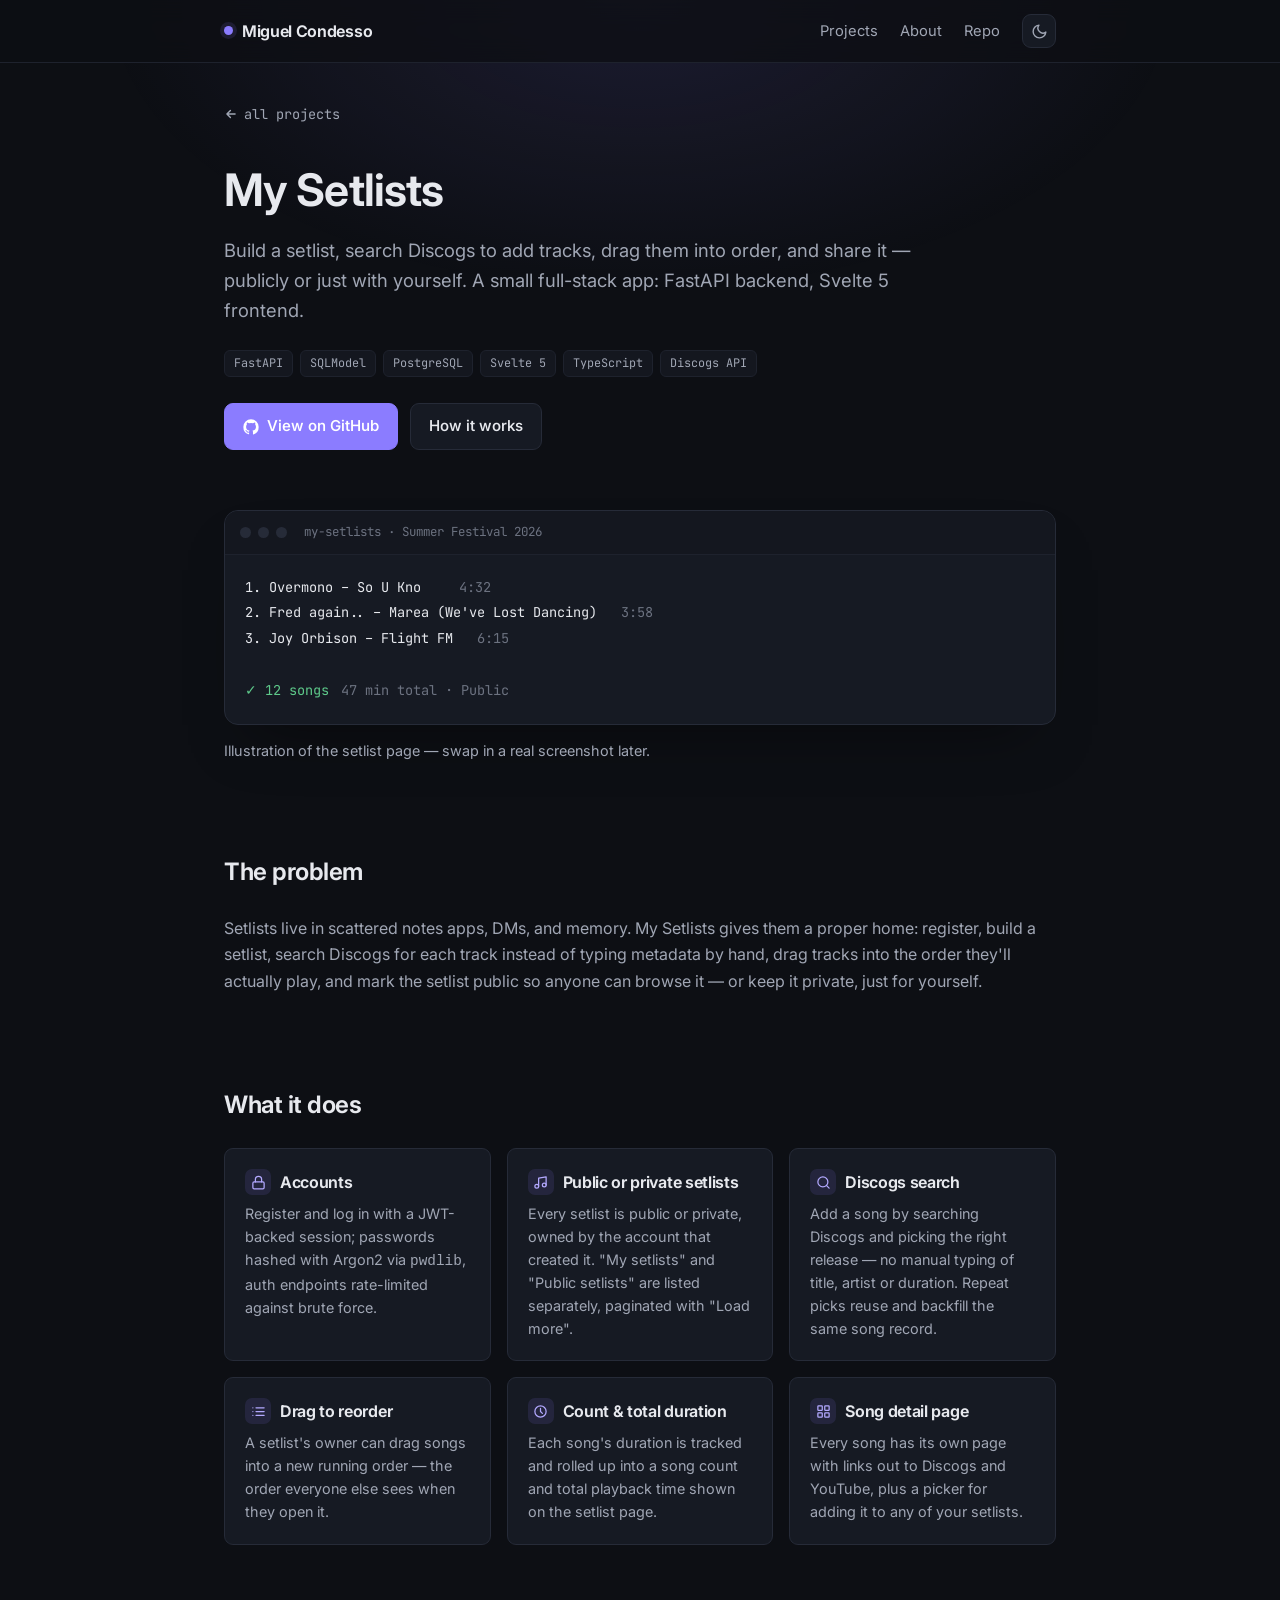
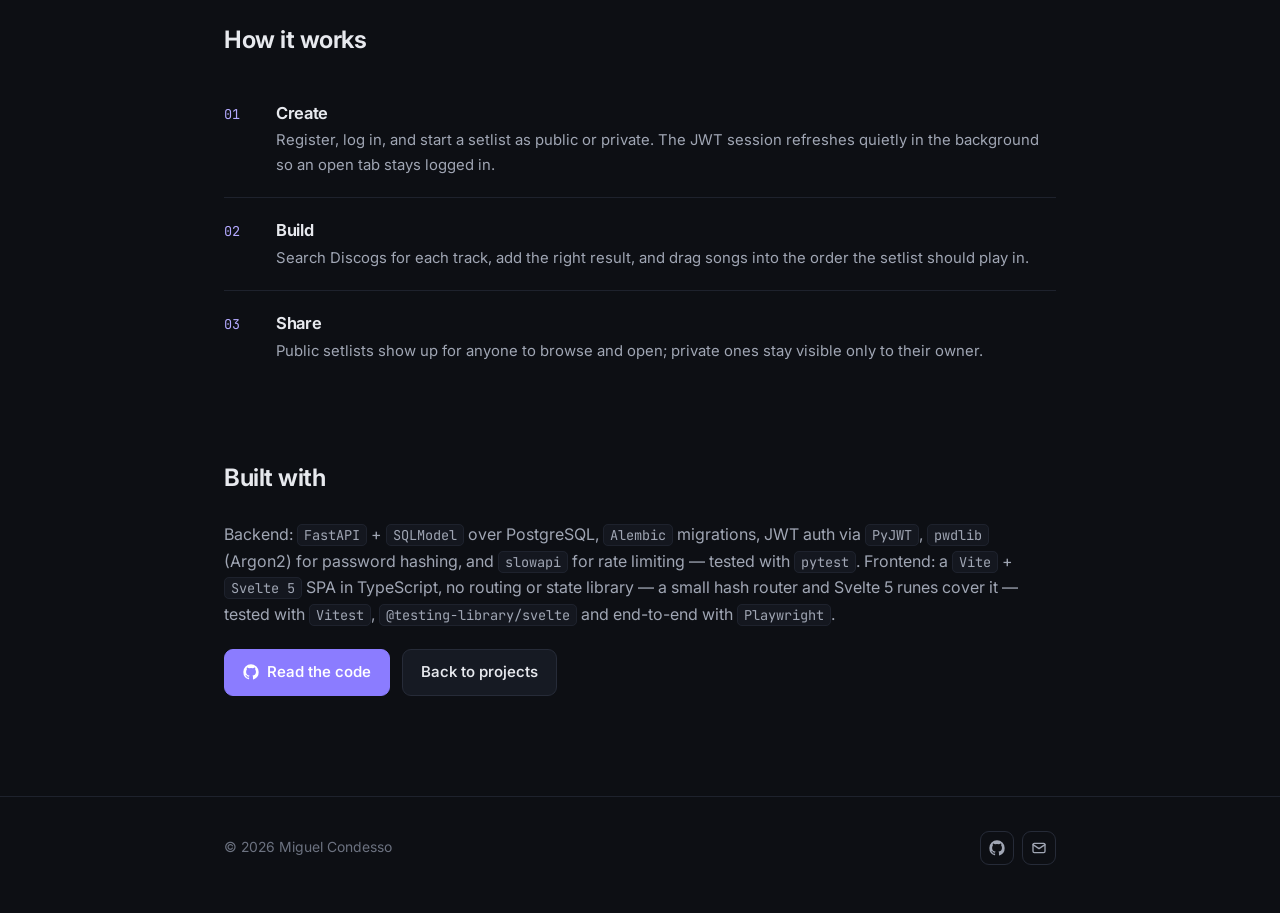
==== projects/my-setlists.html @ 243d9624 "Swap Track Tracker for My Setlists project page Co-Authored-By: Claude Sonnet 5 <noreply@anthropic.c" ====
<!DOCTYPE html>
<html lang="en">
<head>
  <meta charset="UTF-8" />
  <meta name="viewport" content="width=device-width, initial-scale=1.0" />
  <title>My Setlists — Miguel Condesso</title>
  <meta name="description" content="My Setlists: build and share musical setlists. Search Discogs, order tracks by drag and drop, and publish for anyone to browse. FastAPI + Svelte." />
  <meta name="color-scheme" content="dark light" />

  <meta property="og:title" content="My Setlists" />
  <meta property="og:description" content="Build and share musical setlists — search Discogs, order tracks by drag and drop, and publish for anyone to browse." />
  <meta property="og:type" content="website" />
  <meta property="og:url" content="https://mcondesso.github.io/projects/my-setlists.html" />

  <link rel="icon" href="data:image/svg+xml,%3Csvg xmlns='http://www.w3.org/2000/svg' viewBox='0 0 32 32'%3E%3Ccircle cx='16' cy='16' r='9' fill='%238b7cff'/%3E%3C/svg%3E" />
  <link rel="preconnect" href="https://fonts.googleapis.com" />
  <link rel="preconnect" href="https://fonts.gstatic.com" crossorigin />
  <link href="https://fonts.googleapis.com/css2?family=Inter:wght@400;500;600;650&family=JetBrains+Mono:wght@400;500&display=swap" rel="stylesheet" />
  <link rel="stylesheet" href="../assets/css/style.css" />
</head>
<body>
  <header class="site-header">
    <div class="wrap">
      <a href="../index.html" class="brand"><span class="dot"></span>Miguel Condesso</a>
      <nav class="nav">
        <a href="../index.html#projects">Projects</a>
        <a href="../index.html#about" class="hide-sm">About</a>
        <a href="https://github.com/mcondesso/my-setlists" target="_blank" rel="noopener">Repo</a>
        <button class="theme-toggle" data-theme-toggle aria-label="Toggle color theme">
          <svg class="moon" viewBox="0 0 24 24" fill="none" stroke="currentColor" stroke-width="2" stroke-linecap="round" stroke-linejoin="round"><path d="M21 12.79A9 9 0 1 1 11.21 3 7 7 0 0 0 21 12.79z"/></svg>
          <svg class="sun" viewBox="0 0 24 24" fill="none" stroke="currentColor" stroke-width="2" stroke-linecap="round" stroke-linejoin="round"><circle cx="12" cy="12" r="4"/><path d="M12 2v2M12 20v2M4.9 4.9l1.4 1.4M17.7 17.7l1.4 1.4M2 12h2M20 12h2M4.9 19.1l1.4-1.4M17.7 6.3l1.4-1.4"/></svg>
        </button>
      </nav>
    </div>
  </header>

  <main>
    <div class="wrap">
      <a class="back-link" href="../index.html#projects">
        <svg width="14" height="14" viewBox="0 0 24 24" fill="none" stroke="currentColor" stroke-width="2.4" stroke-linecap="round" stroke-linejoin="round"><path d="M19 12H5M11 18l-6-6 6-6"/></svg>
        all projects
      </a>
    </div>

    <!-- HERO -->
    <section class="proj-hero">
      <div class="wrap">
        <h1 class="reveal">My Setlists</h1>
        <p class="tagline reveal">
          Build a setlist, search Discogs to add tracks, drag them into order,
          and share it — publicly or just with yourself. A small full-stack
          app: FastAPI backend, Svelte 5 frontend.
        </p>
        <div class="badges reveal">
          <span class="badge">FastAPI</span>
          <span class="badge">SQLModel</span>
          <span class="badge">PostgreSQL</span>
          <span class="badge">Svelte 5</span>
          <span class="badge">TypeScript</span>
          <span class="badge">Discogs API</span>
        </div>
        <div class="hero-links reveal">
          <a class="btn btn-primary" href="https://github.com/mcondesso/my-setlists" target="_blank" rel="noopener">
            <svg viewBox="0 0 24 24" fill="currentColor"><path d="M12 .5A11.5 11.5 0 0 0 .5 12a11.5 11.5 0 0 0 7.86 10.94c.58.1.79-.25.79-.56v-2c-3.2.7-3.88-1.37-3.88-1.37-.53-1.34-1.3-1.7-1.3-1.7-1.05-.72.08-.7.08-.7 1.17.08 1.79 1.2 1.79 1.2 1.03 1.77 2.7 1.26 3.36.96.1-.75.4-1.26.73-1.55-2.56-.29-5.26-1.28-5.26-5.7 0-1.26.45-2.29 1.19-3.1-.12-.29-.52-1.46.11-3.05 0 0 .97-.31 3.18 1.18a11 11 0 0 1 5.8 0c2.2-1.49 3.17-1.18 3.17-1.18.63 1.59.24 2.76.12 3.05.74.81 1.19 1.84 1.19 3.1 0 4.43-2.7 5.4-5.28 5.69.42.36.79 1.06.79 2.14v3.17c0 .31.21.67.8.56A11.5 11.5 0 0 0 23.5 12 11.5 11.5 0 0 0 12 .5z"/></svg>
            View on GitHub
          </a>
          <a class="btn" href="#how">How it works</a>
        </div>
      </div>
    </section>

    <!-- MOCKUP -->
    <section style="padding-top:8px">
      <div class="wrap">
        <div class="mockup reveal">
          <div class="bar"><i></i><i></i><i></i><span>my-setlists · Summer Festival 2026</span></div>
          <div class="body">
            <div class="row"><span class="stage">1. Overmono – So U Kno</span><span class="pct">4:32</span></div>
            <div class="row"><span class="stage">2. Fred again.. – Marea (We've Lost Dancing)</span><span class="pct">3:58</span></div>
            <div class="row"><span class="stage">3. Joy Orbison – Flight FM</span><span class="pct">6:15</span></div>
            <div class="row muted">&nbsp;</div>
            <div class="row"><span class="ok">✓ 12 songs</span><span class="muted">47 min total · Public</span></div>
          </div>
        </div>
        <p class="lead reveal" style="margin-top:14px; font-size:0.9rem;">
          Illustration of the setlist page — swap in a real screenshot later.
        </p>
      </div>
    </section>

    <!-- WHAT / WHY -->
    <section class="prose">
      <div class="wrap">
        <div class="section-head reveal"><h2>The problem</h2></div>
        <p class="reveal">
          Setlists live in scattered notes apps, DMs, and memory. My Setlists gives
          them a proper home: register, build a setlist, search Discogs for each
          track instead of typing metadata by hand, drag tracks into the order
          they'll actually play, and mark the setlist public so anyone can browse
          it — or keep it private, just for yourself.
        </p>
      </div>
    </section>

    <!-- FEATURES -->
    <section>
      <div class="wrap">
        <div class="section-head reveal"><h2>What it does</h2></div>
        <div class="feature-grid">
          <div class="feature reveal">
            <h3><span class="ic"><svg viewBox="0 0 24 24" fill="none" stroke="currentColor" stroke-width="2" stroke-linecap="round" stroke-linejoin="round"><rect x="3" y="11" width="18" height="11" rx="2"/><path d="M7 11V7a5 5 0 0 1 10 0v4"/></svg></span>Accounts</h3>
            <p>Register and log in with a JWT-backed session; passwords hashed with Argon2 via <code>pwdlib</code>, auth endpoints rate-limited against brute force.</p>
          </div>
          <div class="feature reveal">
            <h3><span class="ic"><svg viewBox="0 0 24 24" fill="none" stroke="currentColor" stroke-width="2" stroke-linecap="round" stroke-linejoin="round"><path d="M9 18V5l12-2v13"/><circle cx="6" cy="18" r="3"/><circle cx="18" cy="16" r="3"/></svg></span>Public or private setlists</h3>
            <p>Every setlist is public or private, owned by the account that created it. "My setlists" and "Public setlists" are listed separately, paginated with "Load more".</p>
          </div>
          <div class="feature reveal">
            <h3><span class="ic"><svg viewBox="0 0 24 24" fill="none" stroke="currentColor" stroke-width="2" stroke-linecap="round" stroke-linejoin="round"><path d="m21 21-4.35-4.35M11 19a8 8 0 1 1 0-16 8 8 0 0 1 0 16z"/></svg></span>Discogs search</h3>
            <p>Add a song by searching Discogs and picking the right release — no manual typing of title, artist or duration. Repeat picks reuse and backfill the same song record.</p>
          </div>
          <div class="feature reveal">
            <h3><span class="ic"><svg viewBox="0 0 24 24" fill="none" stroke="currentColor" stroke-width="2" stroke-linecap="round" stroke-linejoin="round"><path d="M8 6h13M8 12h13M8 18h13M3 6h.01M3 12h.01M3 18h.01"/></svg></span>Drag to reorder</h3>
            <p>A setlist's owner can drag songs into a new running order — the order everyone else sees when they open it.</p>
          </div>
          <div class="feature reveal">
            <h3><span class="ic"><svg viewBox="0 0 24 24" fill="none" stroke="currentColor" stroke-width="2" stroke-linecap="round" stroke-linejoin="round"><circle cx="12" cy="12" r="9"/><path d="M12 7v5l3 3"/></svg></span>Count &amp; total duration</h3>
            <p>Each song's duration is tracked and rolled up into a song count and total playback time shown on the setlist page.</p>
          </div>
          <div class="feature reveal">
            <h3><span class="ic"><svg viewBox="0 0 24 24" fill="none" stroke="currentColor" stroke-width="2" stroke-linecap="round" stroke-linejoin="round"><rect x="3" y="3" width="7" height="7" rx="1"/><rect x="14" y="3" width="7" height="7" rx="1"/><rect x="3" y="14" width="7" height="7" rx="1"/><rect x="14" y="14" width="7" height="7" rx="1"/></svg></span>Song detail page</h3>
            <p>Every song has its own page with links out to Discogs and YouTube, plus a picker for adding it to any of your setlists.</p>
          </div>
        </div>
      </div>
    </section>

    <!-- HOW IT WORKS -->
    <section id="how">
      <div class="wrap">
        <div class="section-head reveal"><h2>How it works</h2></div>
        <div class="steps">
          <div class="step reveal">
            <span class="num"></span>
            <div>
              <h3>Create</h3>
              <p>Register, log in, and start a setlist as public or private. The JWT session refreshes quietly in the background so an open tab stays logged in.</p>
            </div>
          </div>
          <div class="step reveal">
            <span class="num"></span>
            <div>
              <h3>Build</h3>
              <p>Search Discogs for each track, add the right result, and drag songs into the order the setlist should play in.</p>
            </div>
          </div>
          <div class="step reveal">
            <span class="num"></span>
            <div>
              <h3>Share</h3>
              <p>Public setlists show up for anyone to browse and open; private ones stay visible only to their owner.</p>
            </div>
          </div>
        </div>
      </div>
    </section>

    <!-- STACK -->
    <section class="prose">
      <div class="wrap">
        <div class="section-head reveal"><h2>Built with</h2></div>
        <p class="reveal">
          Backend: <code>FastAPI</code> + <code>SQLModel</code> over PostgreSQL,
          <code>Alembic</code> migrations, JWT auth via <code>PyJWT</code>,
          <code>pwdlib</code> (Argon2) for password hashing, and
          <code>slowapi</code> for rate limiting — tested with <code>pytest</code>.
          Frontend: a <code>Vite</code> + <code>Svelte 5</code> SPA in
          TypeScript, no routing or state library — a small hash router and
          Svelte 5 runes cover it — tested with <code>Vitest</code>,
          <code>@testing-library/svelte</code> and end-to-end with
          <code>Playwright</code>.
        </p>
        <div class="hero-links reveal" style="margin-top:22px">
          <a class="btn btn-primary" href="https://github.com/mcondesso/my-setlists" target="_blank" rel="noopener">
            <svg viewBox="0 0 24 24" fill="currentColor"><path d="M12 .5A11.5 11.5 0 0 0 .5 12a11.5 11.5 0 0 0 7.86 10.94c.58.1.79-.25.79-.56v-2c-3.2.7-3.88-1.37-3.88-1.37-.53-1.34-1.3-1.7-1.3-1.7-1.05-.72.08-.7.08-.7 1.17.08 1.79 1.2 1.79 1.2 1.03 1.77 2.7 1.26 3.36.96.1-.75.4-1.26.73-1.55-2.56-.29-5.26-1.28-5.26-5.7 0-1.26.45-2.29 1.19-3.1-.12-.29-.52-1.46.11-3.05 0 0 .97-.31 3.18 1.18a11 11 0 0 1 5.8 0c2.2-1.49 3.17-1.18 3.17-1.18.63 1.59.24 2.76.12 3.05.74.81 1.19 1.84 1.19 3.1 0 4.43-2.7 5.4-5.28 5.69.42.36.79 1.06.79 2.14v3.17c0 .31.21.67.8.56A11.5 11.5 0 0 0 23.5 12 11.5 11.5 0 0 0 12 .5z"/></svg>
            Read the code
          </a>
          <a class="btn" href="../index.html#projects">Back to projects</a>
        </div>
      </div>
    </section>
  </main>

  <footer class="site-footer">
    <div class="wrap">
      <p>© <span data-year>2026</span> Miguel Condesso</p>
      <div class="social">
        <a href="https://github.com/mcondesso" target="_blank" rel="noopener" aria-label="GitHub">
          <svg viewBox="0 0 24 24" fill="currentColor"><path d="M12 .5A11.5 11.5 0 0 0 .5 12a11.5 11.5 0 0 0 7.86 10.94c.58.1.79-.25.79-.56v-2c-3.2.7-3.88-1.37-3.88-1.37-.53-1.34-1.3-1.7-1.3-1.7-1.05-.72.08-.7.08-.7 1.17.08 1.79 1.2 1.79 1.2 1.03 1.77 2.7 1.26 3.36.96.1-.75.4-1.26.73-1.55-2.56-.29-5.26-1.28-5.26-5.7 0-1.26.45-2.29 1.19-3.1-.12-.29-.52-1.46.11-3.05 0 0 .97-.31 3.18 1.18a11 11 0 0 1 5.8 0c2.2-1.49 3.17-1.18 3.17-1.18.63 1.59.24 2.76.12 3.05.74.81 1.19 1.84 1.19 3.1 0 4.43-2.7 5.4-5.28 5.69.42.36.79 1.06.79 2.14v3.17c0 .31.21.67.8.56A11.5 11.5 0 0 0 23.5 12 11.5 11.5 0 0 0 12 .5z"/></svg>
        </a>
        <a href="mailto:miguel.ma.condesso@gmail.com" aria-label="Email">
          <svg viewBox="0 0 24 24" fill="none" stroke="currentColor" stroke-width="2" stroke-linecap="round" stroke-linejoin="round"><rect x="3" y="5" width="18" height="14" rx="2"/><path d="m3 7 9 6 9-6"/></svg>
        </a>
      </div>
    </div>
  </footer>

  <script src="../assets/js/main.js"></script>
</body>
</html>
---- assets/css/style.css ----
/* ============================================================
   Portfolio — Miguel Condesso
   Single stylesheet. Dark-first, with a light theme toggle.
   ============================================================ */

:root {
  color-scheme: dark light;

  /* palette (dark, default) */
  --bg:        #0d0f14;
  --bg-soft:   #14171f;
  --bg-card:   #161a23;
  --border:    #262b38;
  --border-soft: #1e222d;
  --text:      #e7e9ee;
  --text-soft: #a0a6b4;
  --text-dim:  #6c7280;
  --accent:    #8b7cff;
  --accent-soft: #b3a9ff;
  --accent-bg: rgba(139, 124, 255, 0.12);

  --font-sans: "Inter", -apple-system, BlinkMacSystemFont, "Segoe UI", Roboto, Helvetica, Arial, sans-serif;
  --font-mono: "JetBrains Mono", ui-monospace, SFMono-Regular, Menlo, Consolas, monospace;

  --radius:    14px;
  --radius-sm: 9px;
  --maxw:      880px;
  --ease:      cubic-bezier(0.22, 1, 0.36, 1);
}

:root[data-theme="light"] {
  color-scheme: light;
  --bg:        #fbfbfd;
  --bg-soft:   #f2f3f7;
  --bg-card:   #ffffff;
  --border:    #e2e4ec;
  --border-soft: #ececf1;
  --text:      #1a1c22;
  --text-soft: #545a68;
  --text-dim:  #8a909d;
  --accent:    #5b4bd6;
  --accent-soft: #6f5ee6;
  --accent-bg: rgba(91, 75, 214, 0.08);
}

* { box-sizing: border-box; }

html { scroll-behavior: smooth; }

body {
  margin: 0;
  background: var(--bg);
  color: var(--text);
  font-family: var(--font-sans);
  font-size: 16px;
  line-height: 1.65;
  -webkit-font-smoothing: antialiased;
  text-rendering: optimizeLegibility;
}

/* subtle top glow */
body::before {
  content: "";
  position: fixed;
  inset: 0 0 auto 0;
  height: 420px;
  background: radial-gradient(60% 100% at 50% 0%, var(--accent-bg), transparent 70%);
  pointer-events: none;
  z-index: 0;
}

.wrap {
  position: relative;
  z-index: 1;
  max-width: var(--maxw);
  margin: 0 auto;
  padding: 0 24px;
}

a { color: var(--accent-soft); text-decoration: none; }
a:hover { color: var(--accent); }

h1, h2, h3 { line-height: 1.25; letter-spacing: -0.02em; font-weight: 650; }

/* ---------- header ---------- */
.site-header {
  position: sticky;
  top: 0;
  z-index: 10;
  backdrop-filter: blur(12px);
  background: color-mix(in srgb, var(--bg) 78%, transparent);
  border-bottom: 1px solid var(--border-soft);
}
.site-header .wrap {
  display: flex;
  align-items: center;
  justify-content: space-between;
  height: 62px;
}
.brand {
  font-weight: 650;
  color: var(--text);
  letter-spacing: -0.02em;
  display: inline-flex;
  align-items: center;
  gap: 9px;
}
.brand .dot {
  width: 9px; height: 9px; border-radius: 50%;
  background: var(--accent);
  box-shadow: 0 0 0 4px var(--accent-bg);
}
.nav { display: flex; align-items: center; gap: 22px; }
.nav a { color: var(--text-soft); font-size: 0.92rem; }
.nav a:hover { color: var(--text); }

.theme-toggle {
  width: 34px; height: 34px;
  display: grid; place-items: center;
  border: 1px solid var(--border);
  border-radius: 9px;
  background: var(--bg-card);
  color: var(--text-soft);
  cursor: pointer;
  transition: border-color 0.15s, color 0.15s, transform 0.15s;
}
.theme-toggle:hover { color: var(--text); border-color: var(--accent); transform: translateY(-1px); }
.theme-toggle svg { width: 17px; height: 17px; }
.theme-toggle .sun { display: none; }
:root[data-theme="light"] .theme-toggle .sun { display: block; }
:root[data-theme="light"] .theme-toggle .moon { display: none; }

/* ---------- hero ---------- */
.hero { padding: 92px 0 64px; }
.hero .eyebrow {
  font-family: var(--font-mono);
  font-size: 0.82rem;
  color: var(--accent-soft);
  letter-spacing: 0.02em;
  margin-bottom: 18px;
}
.hero h1 {
  font-size: clamp(2.1rem, 6vw, 3.1rem);
  margin: 0 0 20px;
}
.hero p {
  font-size: 1.15rem;
  color: var(--text-soft);
  max-width: 60ch;
  margin: 0 0 30px;
}
.hero-links { display: flex; flex-wrap: wrap; gap: 12px; }

/* ---------- buttons ---------- */
.btn {
  display: inline-flex;
  align-items: center;
  gap: 8px;
  padding: 10px 18px;
  border-radius: var(--radius-sm);
  font-size: 0.94rem;
  font-weight: 550;
  border: 1px solid var(--border);
  background: var(--bg-card);
  color: var(--text);
  cursor: pointer;
  transition: transform 0.15s var(--ease), border-color 0.15s, background 0.15s;
}
.btn:hover { transform: translateY(-2px); border-color: var(--accent); color: var(--text); }
.btn svg { width: 16px; height: 16px; }
.btn-primary {
  background: var(--accent);
  border-color: var(--accent);
  color: #fff;
}
.btn-primary:hover { background: var(--accent-soft); border-color: var(--accent-soft); color: #fff; }

/* ---------- sections ---------- */
section { padding: 40px 0; }
.section-head {
  display: flex;
  align-items: baseline;
  justify-content: space-between;
  gap: 16px;
  margin-bottom: 28px;
}
.section-head h2 { font-size: 1.5rem; margin: 0; }
.section-head .count { font-family: var(--font-mono); font-size: 0.85rem; color: var(--text-dim); }

.lead { color: var(--text-soft); max-width: 62ch; }

/* ---------- project cards ---------- */
.projects { display: grid; gap: 18px; }
.project-card {
  display: block;
  padding: 26px;
  border: 1px solid var(--border);
  border-radius: var(--radius);
  background: var(--bg-card);
  color: var(--text);
  transition: transform 0.2s var(--ease), border-color 0.2s, box-shadow 0.2s;
}
.project-card:hover {
  transform: translateY(-3px);
  border-color: var(--accent);
  box-shadow: 0 16px 40px -20px var(--accent-bg);
  color: var(--text);
}
.project-card .card-top {
  display: flex;
  align-items: center;
  justify-content: space-between;
  margin-bottom: 12px;
}
.project-card h3 { font-size: 1.2rem; margin: 0; }
.project-card .arrow { color: var(--text-dim); transition: transform 0.2s var(--ease), color 0.2s; }
.project-card:hover .arrow { transform: translate(3px, -3px); color: var(--accent); }
.project-card p { color: var(--text-soft); margin: 0 0 16px; font-size: 0.97rem; }

.badges { display: flex; flex-wrap: wrap; gap: 7px; }
.badge {
  font-family: var(--font-mono);
  font-size: 0.74rem;
  padding: 3px 9px;
  border-radius: 6px;
  background: var(--bg-soft);
  border: 1px solid var(--border-soft);
  color: var(--text-soft);
}

.project-card.placeholder {
  border-style: dashed;
  text-align: center;
  color: var(--text-dim);
  cursor: default;
}
.project-card.placeholder:hover { transform: none; border-color: var(--border); box-shadow: none; }

/* ---------- about ---------- */
.about p { color: var(--text-soft); max-width: 62ch; }
.about .stack { display: flex; flex-wrap: wrap; gap: 8px; margin-top: 18px; }

/* ---------- project detail page ---------- */
.back-link {
  display: inline-flex;
  align-items: center;
  gap: 6px;
  font-family: var(--font-mono);
  font-size: 0.85rem;
  color: var(--text-soft);
  margin: 40px 0 0;
}
.back-link:hover { color: var(--accent); }

.proj-hero { padding: 34px 0 44px; }
.proj-hero h1 { font-size: clamp(2rem, 5.5vw, 2.8rem); margin: 0 0 16px; }
.proj-hero .tagline { font-size: 1.15rem; color: var(--text-soft); max-width: 58ch; margin: 0 0 24px; }
.proj-hero .badges { margin-bottom: 26px; }

/* window mockup */
.mockup {
  border: 1px solid var(--border);
  border-radius: var(--radius);
  background: var(--bg-card);
  overflow: hidden;
  box-shadow: 0 30px 60px -30px rgba(0,0,0,0.5);
  margin: 8px 0 8px;
}
.mockup .bar {
  display: flex;
  align-items: center;
  gap: 7px;
  padding: 11px 15px;
  background: var(--bg-soft);
  border-bottom: 1px solid var(--border-soft);
}
.mockup .bar i { width: 11px; height: 11px; border-radius: 50%; background: var(--border); display: block; }
.mockup .bar span {
  margin-left: 10px;
  font-family: var(--font-mono);
  font-size: 0.78rem;
  color: var(--text-dim);
}
.mockup .body { padding: 20px; font-family: var(--font-mono); font-size: 0.85rem; line-height: 1.9; }
.mockup .body .row { display: flex; align-items: center; gap: 12px; white-space: nowrap; overflow: hidden; }
.mockup .body .stage { color: var(--text); min-width: 190px; }
.mockup .body .prog {
  flex: 1;
  height: 7px;
  border-radius: 4px;
  background: var(--bg-soft);
  overflow: hidden;
  min-width: 60px;
}
.mockup .body .prog b { display: block; height: 100%; background: var(--accent); border-radius: 4px; }
.mockup .body .pct { color: var(--text-dim); min-width: 44px; text-align: right; }
.mockup .body .muted { color: var(--text-dim); }
.mockup .body .ok { color: #5ec98a; }

/* feature grid */
.feature-grid {
  display: grid;
  grid-template-columns: repeat(auto-fit, minmax(230px, 1fr));
  gap: 16px;
}
.feature {
  padding: 20px;
  border: 1px solid var(--border);
  border-radius: var(--radius-sm);
  background: var(--bg-card);
}
.feature h3 { font-size: 1rem; margin: 0 0 7px; display: flex; align-items: center; gap: 9px; }
.feature h3 .ic {
  width: 26px; height: 26px; border-radius: 7px;
  display: grid; place-items: center;
  background: var(--accent-bg); color: var(--accent-soft);
  flex: none;
}
.feature h3 .ic svg { width: 15px; height: 15px; }
.feature p { margin: 0; color: var(--text-soft); font-size: 0.9rem; line-height: 1.6; }

/* steps */
.steps { display: grid; gap: 2px; counter-reset: step; }
.step {
  display: flex;
  gap: 18px;
  padding: 20px 0;
  border-bottom: 1px solid var(--border-soft);
}
.step:last-child { border-bottom: 0; }
.step .num {
  counter-increment: step;
  font-family: var(--font-mono);
  font-size: 0.85rem;
  color: var(--accent-soft);
  flex: none;
  width: 34px;
}
.step .num::before { content: "0" counter(step); }
.step h3 { font-size: 1.03rem; margin: 0 0 5px; }
.step p { margin: 0; color: var(--text-soft); font-size: 0.93rem; }

.prose p { color: var(--text-soft); }
.prose code {
  font-family: var(--font-mono);
  font-size: 0.85em;
  background: var(--bg-soft);
  border: 1px solid var(--border-soft);
  border-radius: 5px;
  padding: 1px 6px;
}

/* ---------- footer ---------- */
.site-footer {
  border-top: 1px solid var(--border-soft);
  margin-top: 60px;
  padding: 34px 0 48px;
}
.site-footer .wrap {
  display: flex;
  flex-wrap: wrap;
  align-items: center;
  justify-content: space-between;
  gap: 14px;
}
.site-footer p { margin: 0; color: var(--text-dim); font-size: 0.87rem; }
.social { display: flex; gap: 8px; }
.social a {
  width: 34px; height: 34px;
  display: grid; place-items: center;
  border: 1px solid var(--border);
  border-radius: 9px;
  color: var(--text-soft);
  transition: color 0.15s, border-color 0.15s, transform 0.15s;
}
.social a:hover { color: var(--text); border-color: var(--accent); transform: translateY(-2px); }
.social svg { width: 16px; height: 16px; }

/* ---------- reveal on scroll ---------- */
.reveal { opacity: 0; transform: translateY(14px); transition: opacity 0.6s var(--ease), transform 0.6s var(--ease); }
.reveal.in { opacity: 1; transform: none; }
@media (prefers-reduced-motion: reduce) {
  .reveal { opacity: 1; transform: none; transition: none; }
  html { scroll-behavior: auto; }
}

/* ---------- responsive ---------- */
@media (max-width: 620px) {
  .hero { padding: 64px 0 44px; }
  .nav { gap: 14px; }
  .nav a.hide-sm { display: none; }
  .mockup .body .stage { min-width: 120px; white-space: normal; }
}
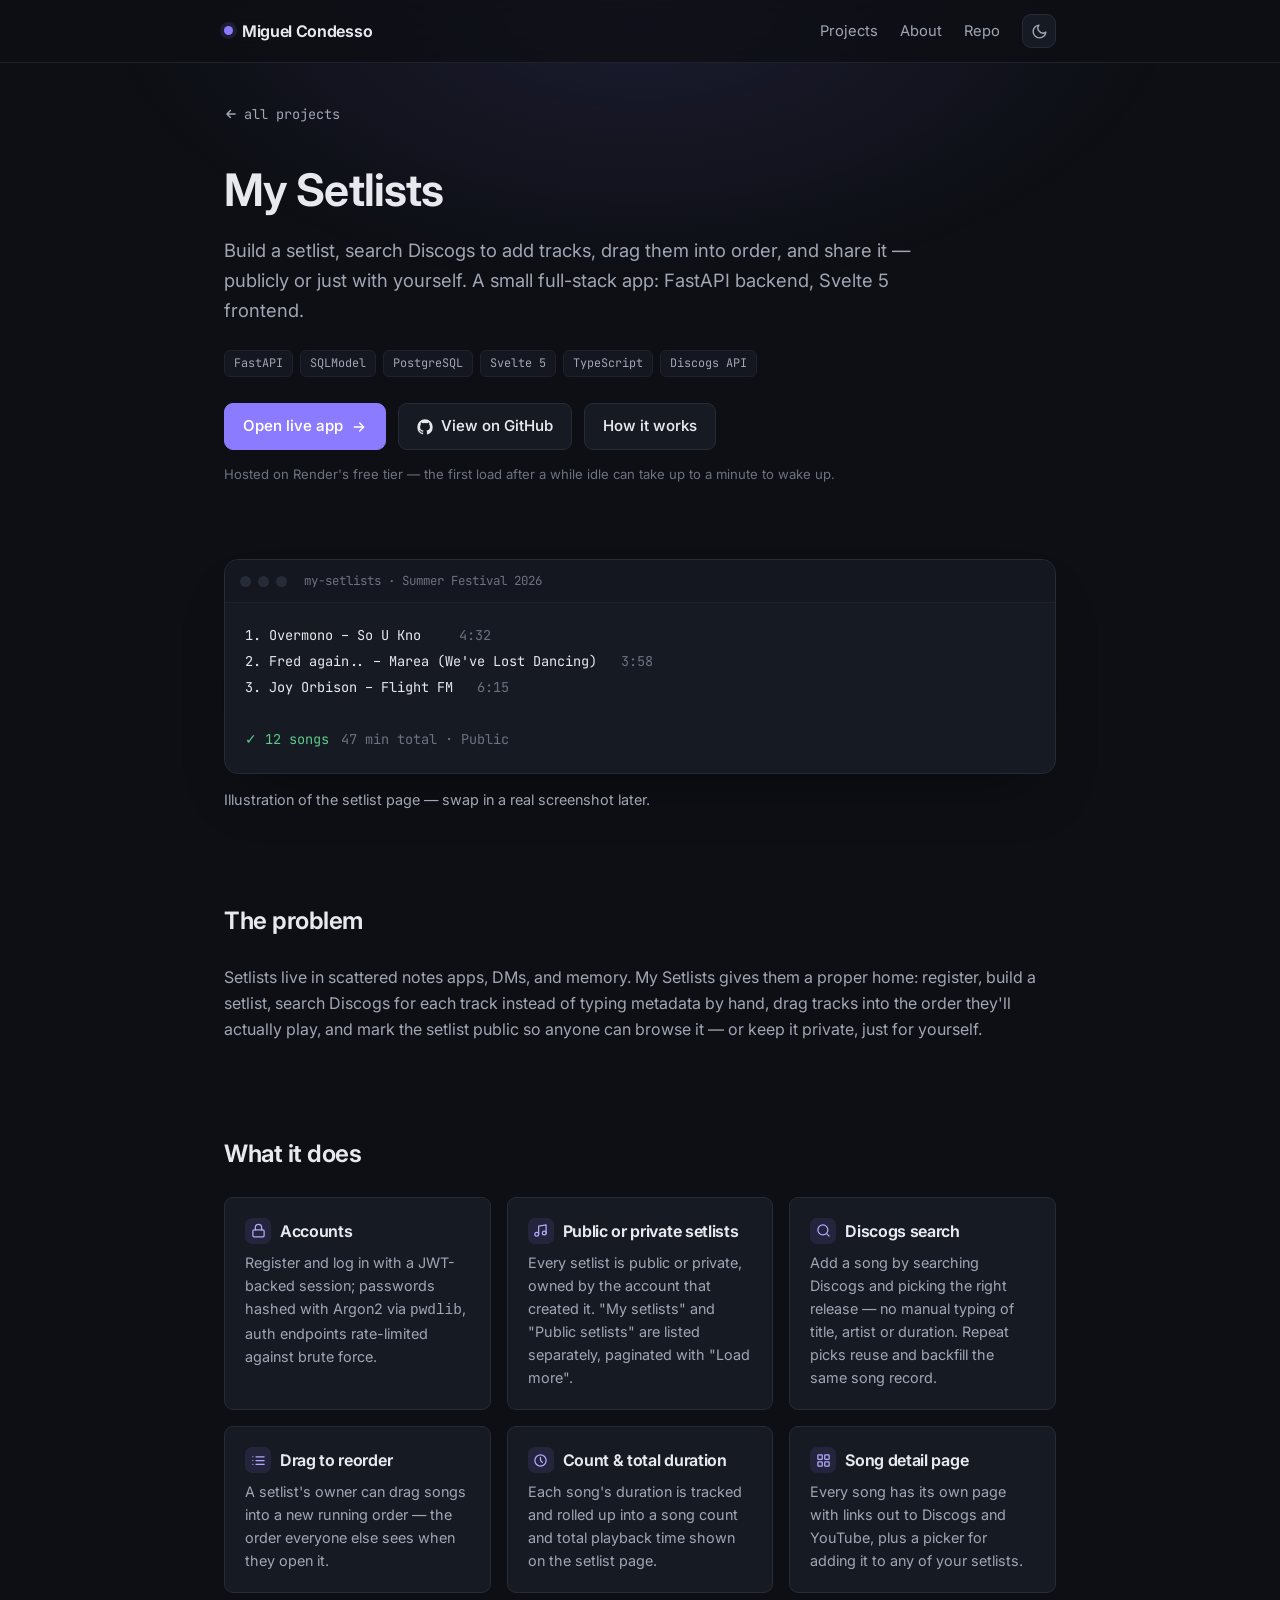
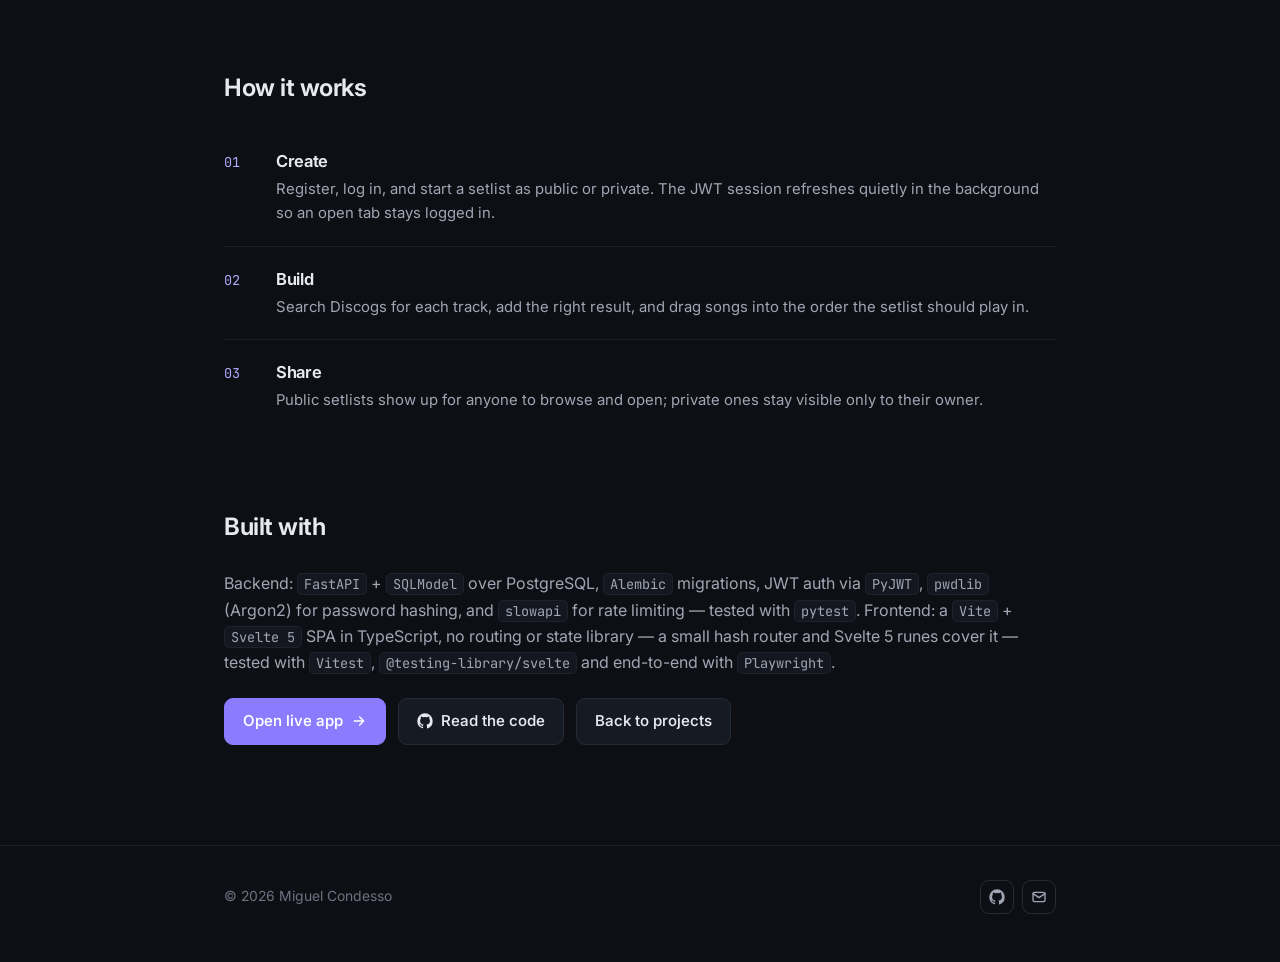
==== commit d0beceb7: "Link My Setlists project page to its live Render deployment Co-Authored-By: Claude Sonnet 5 <noreply" ====
--- a/projects/my-setlists.html
+++ b/projects/my-setlists.html
@@ -60,12 +60,19 @@
           <span class="badge">Discogs API</span>
         </div>
         <div class="hero-links reveal">
-          <a class="btn btn-primary" href="https://github.com/mcondesso/my-setlists" target="_blank" rel="noopener">
+          <a class="btn btn-primary" href="https://my-setlists-app.onrender.com/" target="_blank" rel="noopener">
+            Open live app
+            <svg viewBox="0 0 24 24" fill="none" stroke="currentColor" stroke-width="2.2" stroke-linecap="round" stroke-linejoin="round"><path d="M5 12h14M13 6l6 6-6 6"/></svg>
+          </a>
+          <a class="btn" href="https://github.com/mcondesso/my-setlists" target="_blank" rel="noopener">
             <svg viewBox="0 0 24 24" fill="currentColor"><path d="M12 .5A11.5 11.5 0 0 0 .5 12a11.5 11.5 0 0 0 7.86 10.94c.58.1.79-.25.79-.56v-2c-3.2.7-3.88-1.37-3.88-1.37-.53-1.34-1.3-1.7-1.3-1.7-1.05-.72.08-.7.08-.7 1.17.08 1.79 1.2 1.79 1.2 1.03 1.77 2.7 1.26 3.36.96.1-.75.4-1.26.73-1.55-2.56-.29-5.26-1.28-5.26-5.7 0-1.26.45-2.29 1.19-3.1-.12-.29-.52-1.46.11-3.05 0 0 .97-.31 3.18 1.18a11 11 0 0 1 5.8 0c2.2-1.49 3.17-1.18 3.17-1.18.63 1.59.24 2.76.12 3.05.74.81 1.19 1.84 1.19 3.1 0 4.43-2.7 5.4-5.28 5.69.42.36.79 1.06.79 2.14v3.17c0 .31.21.67.8.56A11.5 11.5 0 0 0 23.5 12 11.5 11.5 0 0 0 12 .5z"/></svg>
             View on GitHub
           </a>
           <a class="btn" href="#how">How it works</a>
         </div>
+        <p class="reveal" style="margin-top:14px; font-size:0.82rem; color:var(--text-dim)">
+          Hosted on Render's free tier — the first load after a while idle can take up to a minute to wake up.
+        </p>
       </div>
     </section>
 
@@ -181,7 +188,11 @@
           <code>Playwright</code>.
         </p>
         <div class="hero-links reveal" style="margin-top:22px">
-          <a class="btn btn-primary" href="https://github.com/mcondesso/my-setlists" target="_blank" rel="noopener">
+          <a class="btn btn-primary" href="https://my-setlists-app.onrender.com/" target="_blank" rel="noopener">
+            Open live app
+            <svg viewBox="0 0 24 24" fill="none" stroke="currentColor" stroke-width="2.2" stroke-linecap="round" stroke-linejoin="round"><path d="M5 12h14M13 6l6 6-6 6"/></svg>
+          </a>
+          <a class="btn" href="https://github.com/mcondesso/my-setlists" target="_blank" rel="noopener">
             <svg viewBox="0 0 24 24" fill="currentColor"><path d="M12 .5A11.5 11.5 0 0 0 .5 12a11.5 11.5 0 0 0 7.86 10.94c.58.1.79-.25.79-.56v-2c-3.2.7-3.88-1.37-3.88-1.37-.53-1.34-1.3-1.7-1.3-1.7-1.05-.72.08-.7.08-.7 1.17.08 1.79 1.2 1.79 1.2 1.03 1.77 2.7 1.26 3.36.96.1-.75.4-1.26.73-1.55-2.56-.29-5.26-1.28-5.26-5.7 0-1.26.45-2.29 1.19-3.1-.12-.29-.52-1.46.11-3.05 0 0 .97-.31 3.18 1.18a11 11 0 0 1 5.8 0c2.2-1.49 3.17-1.18 3.17-1.18.63 1.59.24 2.76.12 3.05.74.81 1.19 1.84 1.19 3.1 0 4.43-2.7 5.4-5.28 5.69.42.36.79 1.06.79 2.14v3.17c0 .31.21.67.8.56A11.5 11.5 0 0 0 23.5 12 11.5 11.5 0 0 0 12 .5z"/></svg>
             Read the code
           </a>
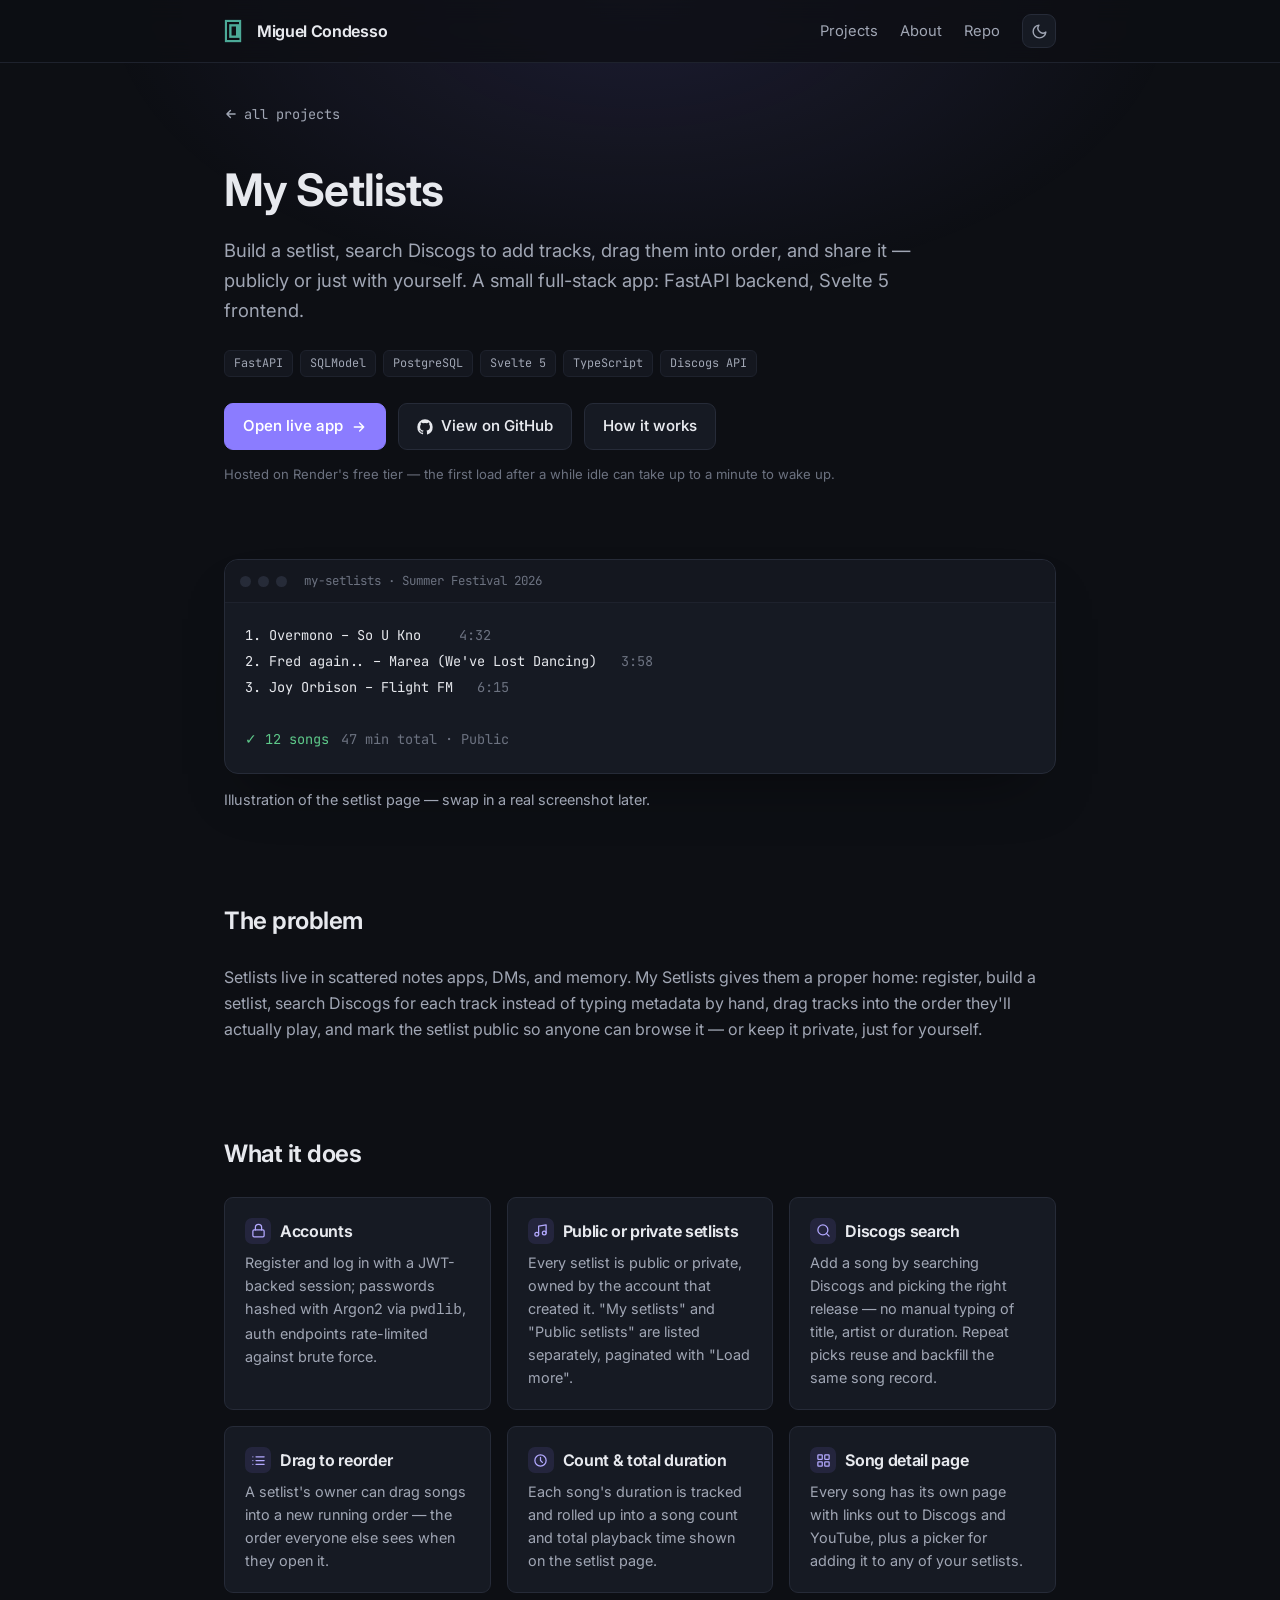
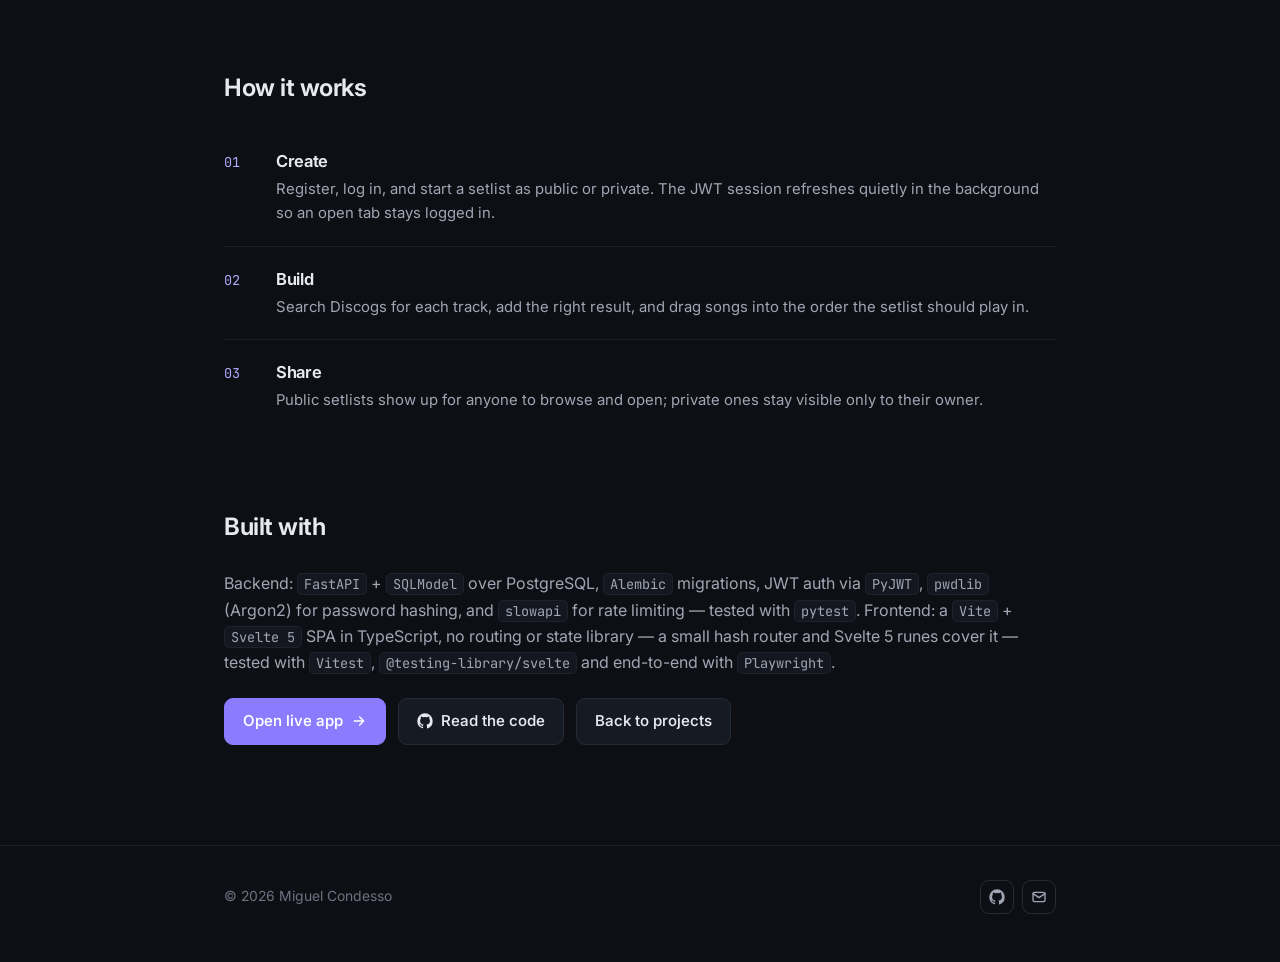
==== commit a3e78972: "Use existing logo as brand mark and favicon Reuses the teal bracket logo from the mcondesso/portfoli" ====
--- a/projects/my-setlists.html
+++ b/projects/my-setlists.html
@@ -12,7 +12,7 @@
   <meta property="og:type" content="website" />
   <meta property="og:url" content="https://mcondesso.github.io/projects/my-setlists.html" />
 
-  <link rel="icon" href="data:image/svg+xml,%3Csvg xmlns='http://www.w3.org/2000/svg' viewBox='0 0 32 32'%3E%3Ccircle cx='16' cy='16' r='9' fill='%238b7cff'/%3E%3C/svg%3E" />
+  <link rel="icon" href="../assets/images/favicon.ico" />
   <link rel="preconnect" href="https://fonts.googleapis.com" />
   <link rel="preconnect" href="https://fonts.gstatic.com" crossorigin />
   <link href="https://fonts.googleapis.com/css2?family=Inter:wght@400;500;600;650&family=JetBrains+Mono:wght@400;500&display=swap" rel="stylesheet" />
@@ -21,7 +21,7 @@
 <body>
   <header class="site-header">
     <div class="wrap">
-      <a href="../index.html" class="brand"><span class="dot"></span>Miguel Condesso</a>
+      <a href="../index.html" class="brand"><img src="../assets/images/logo.png" alt="" width="24" height="24" class="brand-logo" />Miguel Condesso</a>
       <nav class="nav">
         <a href="../index.html#projects">Projects</a>
         <a href="../index.html#about" class="hide-sm">About</a>
--- a/assets/css/style.css
+++ b/assets/css/style.css
@@ -105,10 +105,10 @@
   align-items: center;
   gap: 9px;
 }
-.brand .dot {
-  width: 9px; height: 9px; border-radius: 50%;
-  background: var(--accent);
-  box-shadow: 0 0 0 4px var(--accent-bg);
+.brand-logo {
+  width: 24px; height: 24px;
+  display: block;
+  image-rendering: -webkit-optimize-contrast;
 }
 .nav { display: flex; align-items: center; gap: 22px; }
 .nav a { color: var(--text-soft); font-size: 0.92rem; }
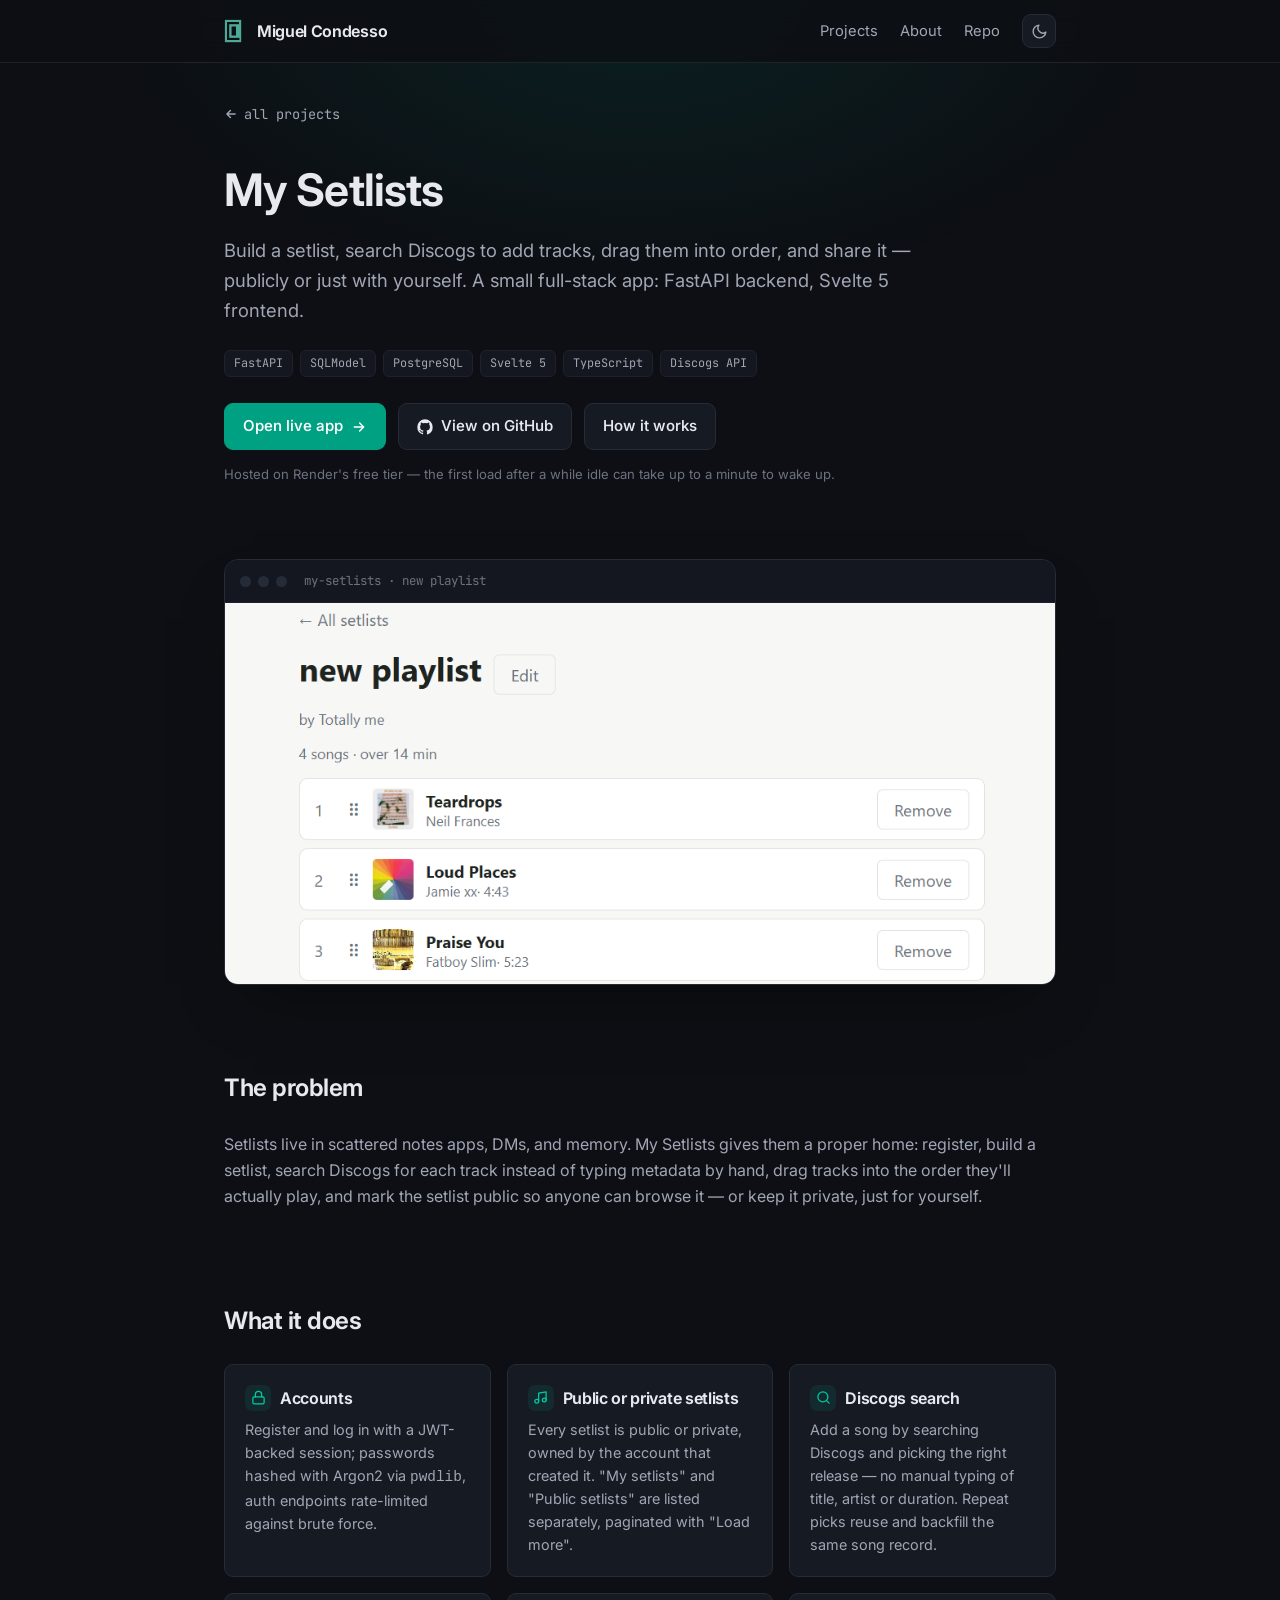
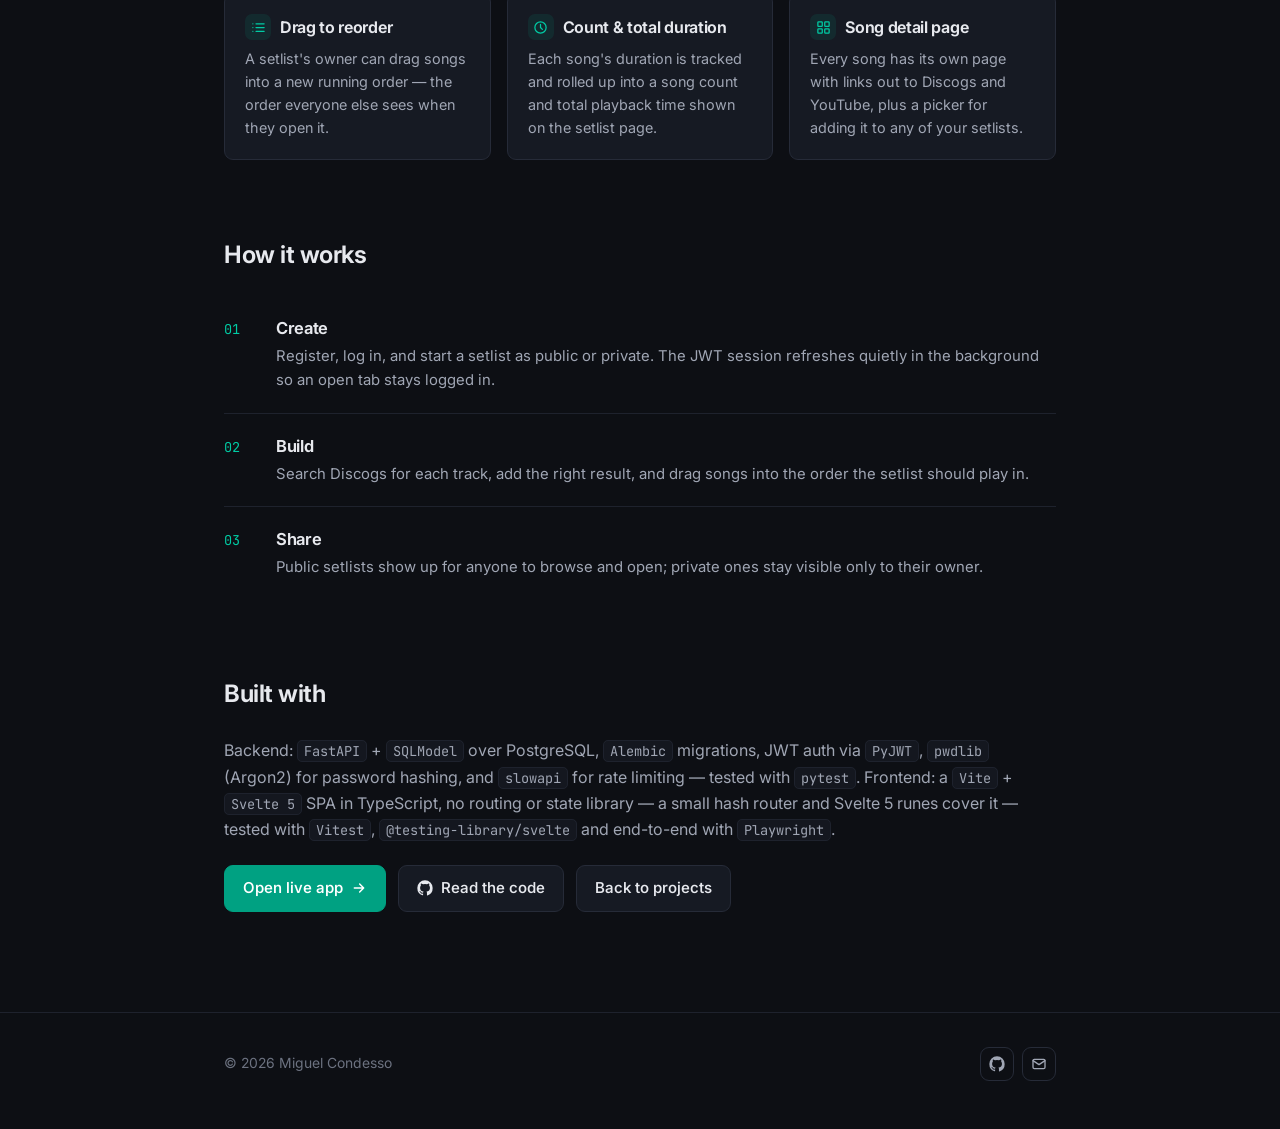
==== commit 6cf57bdb: "Use real screenshot on My Setlists project page Replaces the terminal-style placeholder mockup with " ====
--- a/projects/my-setlists.html
+++ b/projects/my-setlists.html
@@ -11,6 +11,7 @@
   <meta property="og:description" content="Build and share musical setlists — search Discogs, order tracks by drag and drop, and publish for anyone to browse." />
   <meta property="og:type" content="website" />
   <meta property="og:url" content="https://mcondesso.github.io/projects/my-setlists.html" />
+  <meta property="og:image" content="https://mcondesso.github.io/assets/images/my-setlists-screenshot.png" />
 
   <link rel="icon" href="../assets/images/favicon.ico" />
   <link rel="preconnect" href="https://fonts.googleapis.com" />
@@ -80,18 +81,9 @@
     <section style="padding-top:8px">
       <div class="wrap">
         <div class="mockup reveal">
-          <div class="bar"><i></i><i></i><i></i><span>my-setlists · Summer Festival 2026</span></div>
-          <div class="body">
-            <div class="row"><span class="stage">1. Overmono – So U Kno</span><span class="pct">4:32</span></div>
-            <div class="row"><span class="stage">2. Fred again.. – Marea (We've Lost Dancing)</span><span class="pct">3:58</span></div>
-            <div class="row"><span class="stage">3. Joy Orbison – Flight FM</span><span class="pct">6:15</span></div>
-            <div class="row muted">&nbsp;</div>
-            <div class="row"><span class="ok">✓ 12 songs</span><span class="muted">47 min total · Public</span></div>
-          </div>
-        </div>
-        <p class="lead reveal" style="margin-top:14px; font-size:0.9rem;">
-          Illustration of the setlist page — swap in a real screenshot later.
-        </p>
+          <div class="bar"><i></i><i></i><i></i><span>my-setlists · new playlist</span></div>
+          <img class="mockup-shot" src="../assets/images/my-setlists-screenshot.png" alt="A setlist page in My Setlists, showing songs in order with drag handles, artist and duration, and remove buttons" />
+        </div>
       </div>
     </section>
 
--- a/assets/css/style.css
+++ b/assets/css/style.css
@@ -15,9 +15,9 @@
   --text:      #e7e9ee;
   --text-soft: #a0a6b4;
   --text-dim:  #6c7280;
-  --accent:    #8b7cff;
-  --accent-soft: #b3a9ff;
-  --accent-bg: rgba(139, 124, 255, 0.12);
+  --accent:    #00a182;
+  --accent-soft: #00cba4;
+  --accent-bg: rgba(0, 161, 130, 0.12);
 
   --font-sans: "Inter", -apple-system, BlinkMacSystemFont, "Segoe UI", Roboto, Helvetica, Arial, sans-serif;
   --font-mono: "JetBrains Mono", ui-monospace, SFMono-Regular, Menlo, Consolas, monospace;
@@ -38,9 +38,9 @@
   --text:      #1a1c22;
   --text-soft: #545a68;
   --text-dim:  #8a909d;
-  --accent:    #5b4bd6;
-  --accent-soft: #6f5ee6;
-  --accent-bg: rgba(91, 75, 214, 0.08);
+  --accent:    #006f5a;
+  --accent-soft: #008269;
+  --accent-bg: rgba(0, 111, 90, 0.08);
 }
 
 * { box-sizing: border-box; }
@@ -296,6 +296,7 @@
 .mockup .body .pct { color: var(--text-dim); min-width: 44px; text-align: right; }
 .mockup .body .muted { color: var(--text-dim); }
 .mockup .body .ok { color: #5ec98a; }
+.mockup-shot { display: block; width: 100%; height: auto; }
 
 /* feature grid */
 .feature-grid {
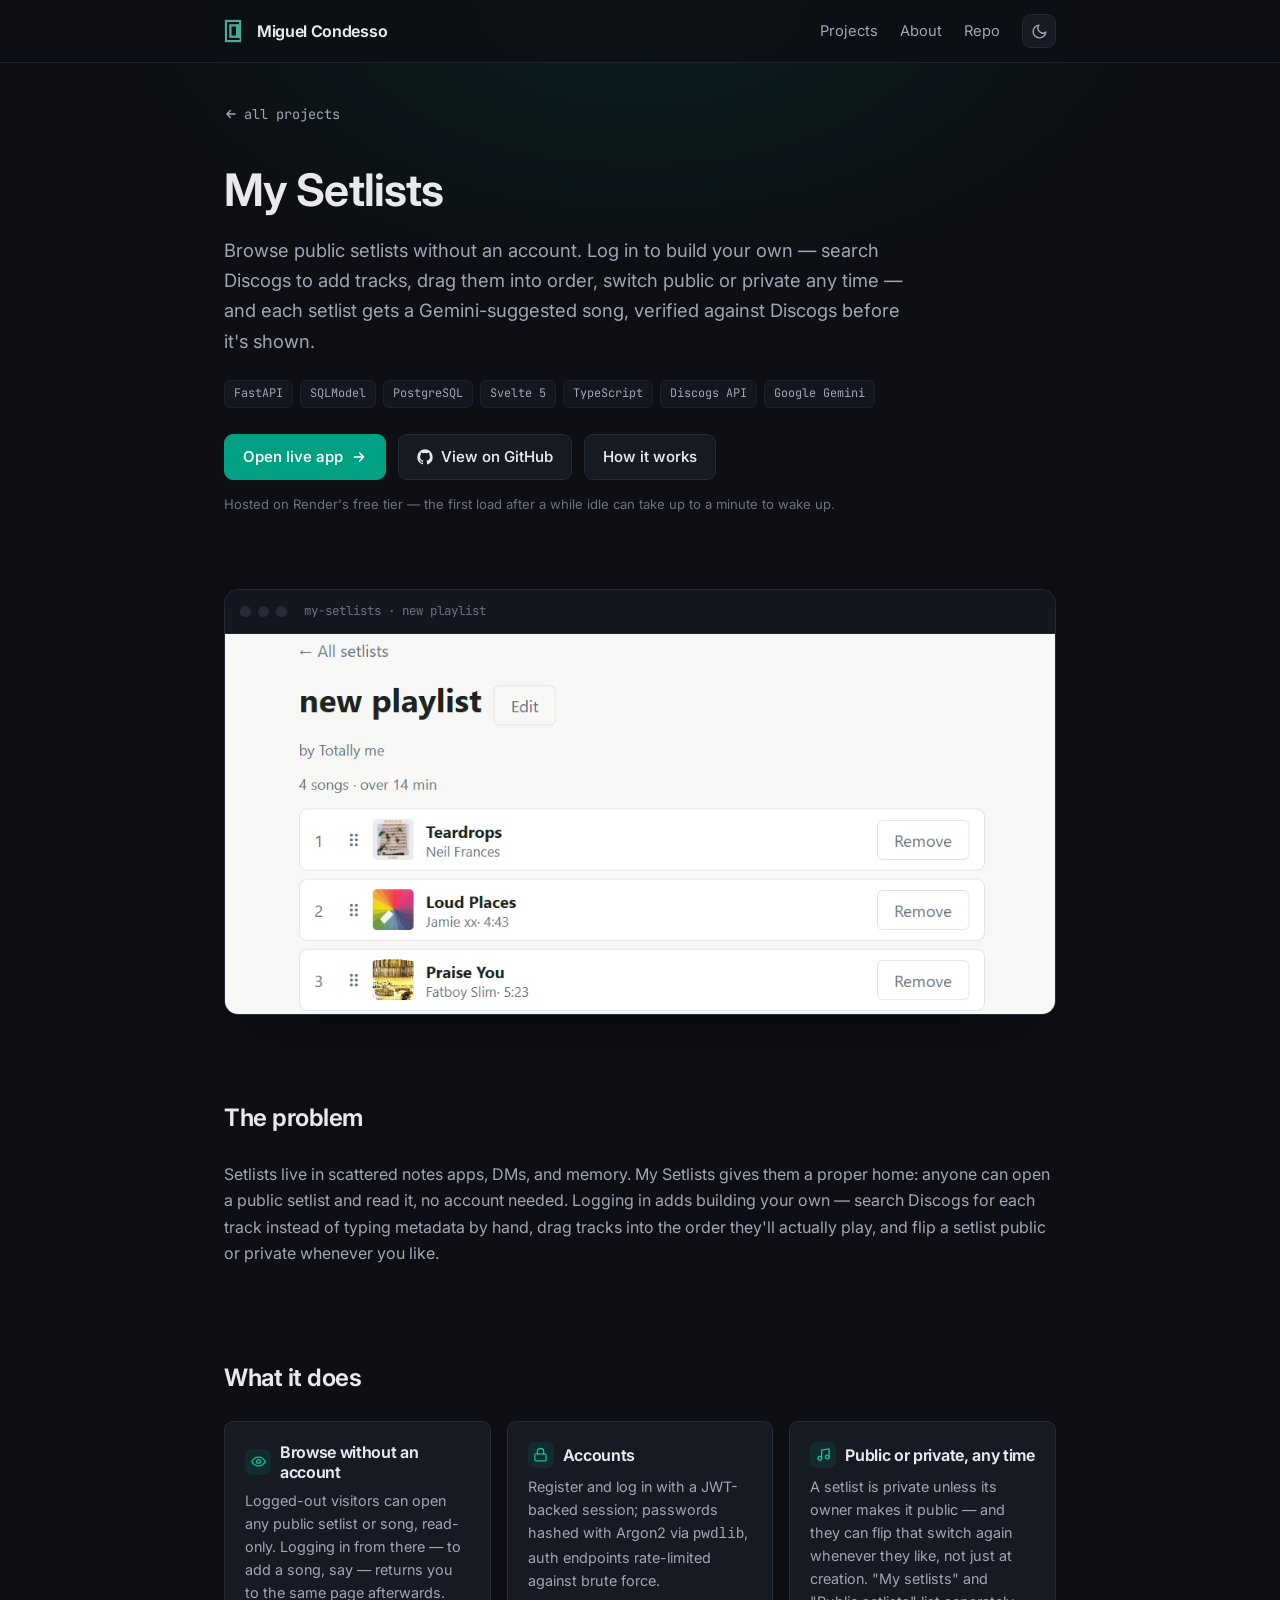
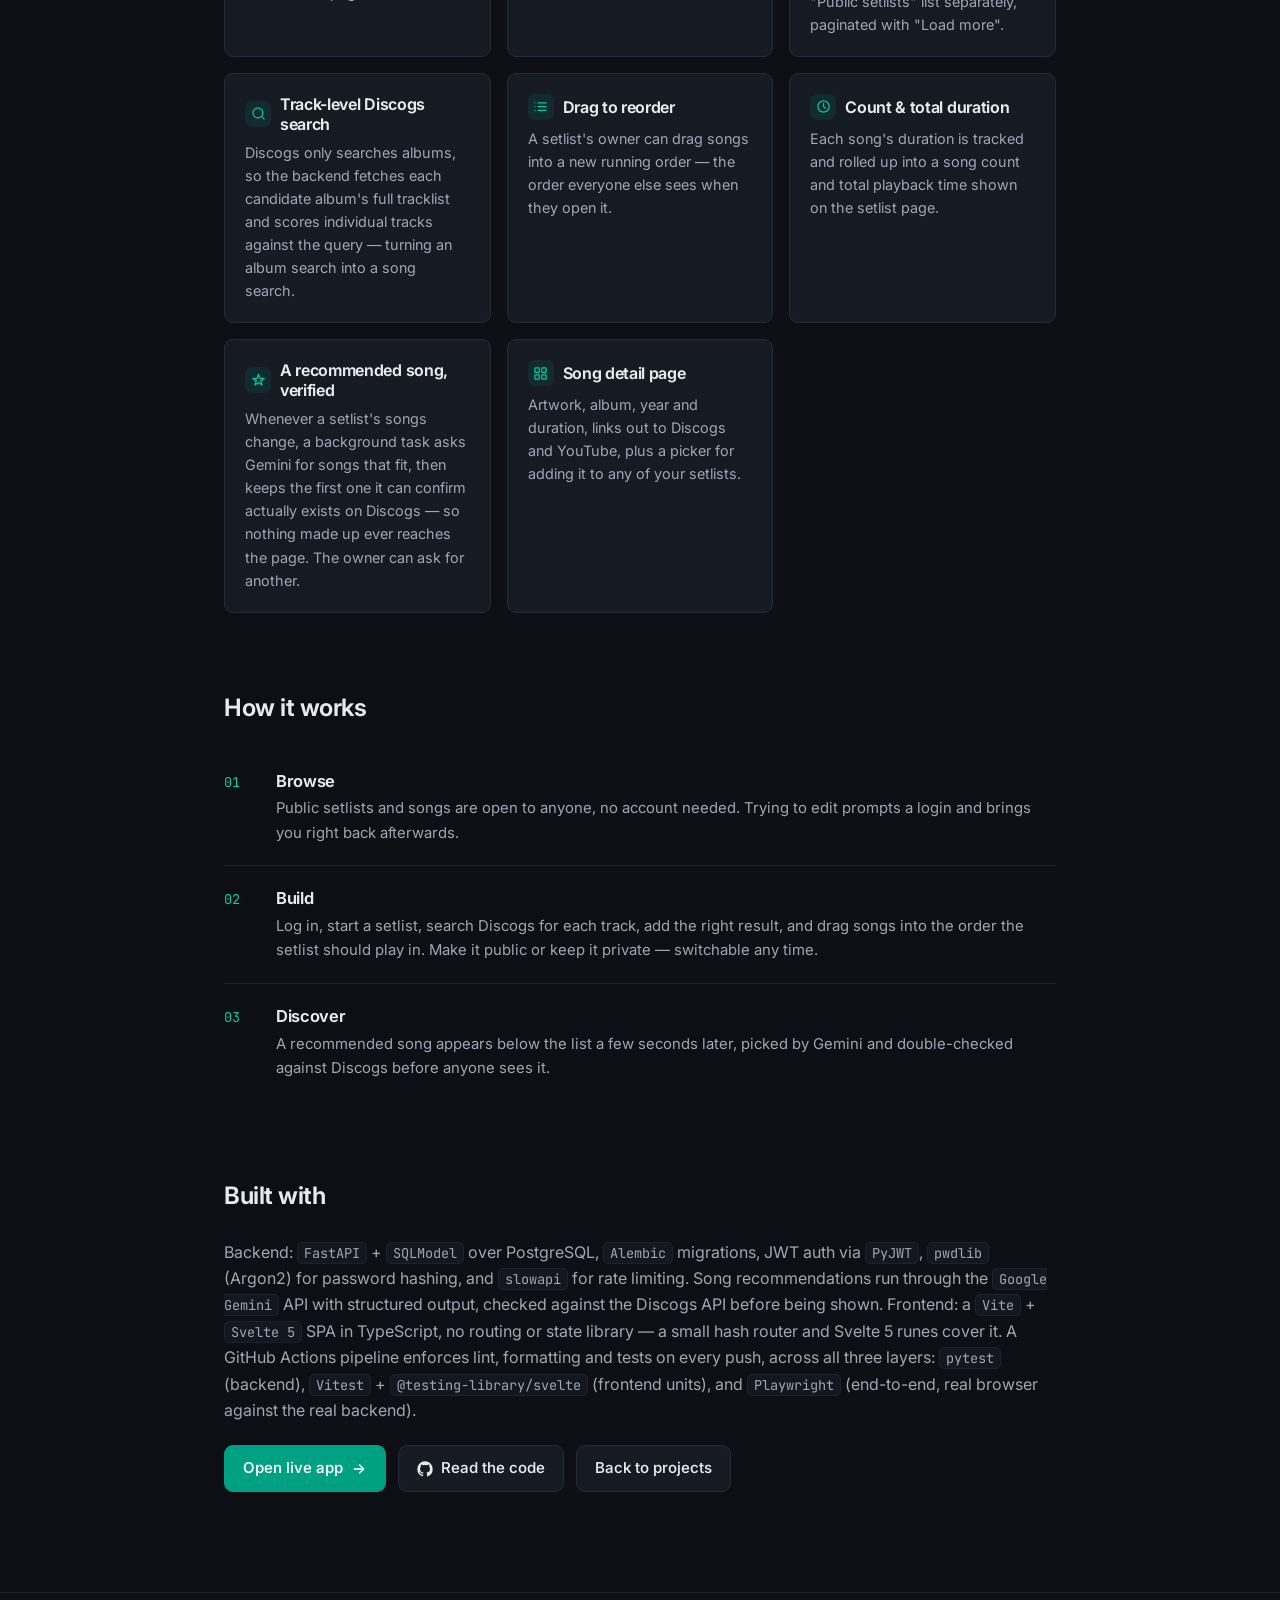
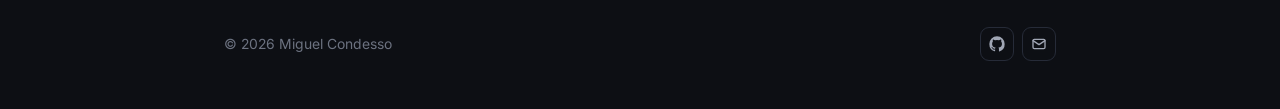
==== commit 5c4faf75: "Update My Setlists project page to match current app state Reflects public browsing without an accou" ====
--- a/projects/my-setlists.html
+++ b/projects/my-setlists.html
@@ -4,11 +4,11 @@
   <meta charset="UTF-8" />
   <meta name="viewport" content="width=device-width, initial-scale=1.0" />
   <title>My Setlists — Miguel Condesso</title>
-  <meta name="description" content="My Setlists: build and share musical setlists. Search Discogs, order tracks by drag and drop, and publish for anyone to browse. FastAPI + Svelte." />
+  <meta name="description" content="My Setlists: build and share musical setlists. No account needed to browse — log in to create your own, search Discogs, drag tracks into order, and get an AI-suggested song for each setlist. FastAPI + Svelte." />
   <meta name="color-scheme" content="dark light" />
 
   <meta property="og:title" content="My Setlists" />
-  <meta property="og:description" content="Build and share musical setlists — search Discogs, order tracks by drag and drop, and publish for anyone to browse." />
+  <meta property="og:description" content="Build and share musical setlists — search Discogs, order tracks by drag and drop, and get an AI-suggested song for each one. No account needed to browse." />
   <meta property="og:type" content="website" />
   <meta property="og:url" content="https://mcondesso.github.io/projects/my-setlists.html" />
   <meta property="og:image" content="https://mcondesso.github.io/assets/images/my-setlists-screenshot.png" />
@@ -48,9 +48,10 @@
       <div class="wrap">
         <h1 class="reveal">My Setlists</h1>
         <p class="tagline reveal">
-          Build a setlist, search Discogs to add tracks, drag them into order,
-          and share it — publicly or just with yourself. A small full-stack
-          app: FastAPI backend, Svelte 5 frontend.
+          Browse public setlists without an account. Log in to build your
+          own — search Discogs to add tracks, drag them into order, switch
+          public or private any time — and each setlist gets a Gemini-suggested
+          song, verified against Discogs before it's shown.
         </p>
         <div class="badges reveal">
           <span class="badge">FastAPI</span>
@@ -59,6 +60,7 @@
           <span class="badge">Svelte 5</span>
           <span class="badge">TypeScript</span>
           <span class="badge">Discogs API</span>
+          <span class="badge">Google Gemini</span>
         </div>
         <div class="hero-links reveal">
           <a class="btn btn-primary" href="https://my-setlists-app.onrender.com/" target="_blank" rel="noopener">
@@ -93,10 +95,11 @@
         <div class="section-head reveal"><h2>The problem</h2></div>
         <p class="reveal">
           Setlists live in scattered notes apps, DMs, and memory. My Setlists gives
-          them a proper home: register, build a setlist, search Discogs for each
-          track instead of typing metadata by hand, drag tracks into the order
-          they'll actually play, and mark the setlist public so anyone can browse
-          it — or keep it private, just for yourself.
+          them a proper home: anyone can open a public setlist and read it, no
+          account needed. Logging in adds building your own — search Discogs
+          for each track instead of typing metadata by hand, drag tracks into
+          the order they'll actually play, and flip a setlist public or private
+          whenever you like.
         </p>
       </div>
     </section>
@@ -107,16 +110,20 @@
         <div class="section-head reveal"><h2>What it does</h2></div>
         <div class="feature-grid">
           <div class="feature reveal">
+            <h3><span class="ic"><svg viewBox="0 0 24 24" fill="none" stroke="currentColor" stroke-width="2" stroke-linecap="round" stroke-linejoin="round"><path d="M1 12s4-7 11-7 11 7 11 7-4 7-11 7-11-7-11-7z"/><circle cx="12" cy="12" r="3"/></svg></span>Browse without an account</h3>
+            <p>Logged-out visitors can open any public setlist or song, read-only. Logging in from there — to add a song, say — returns you to the same page afterwards.</p>
+          </div>
+          <div class="feature reveal">
             <h3><span class="ic"><svg viewBox="0 0 24 24" fill="none" stroke="currentColor" stroke-width="2" stroke-linecap="round" stroke-linejoin="round"><rect x="3" y="11" width="18" height="11" rx="2"/><path d="M7 11V7a5 5 0 0 1 10 0v4"/></svg></span>Accounts</h3>
             <p>Register and log in with a JWT-backed session; passwords hashed with Argon2 via <code>pwdlib</code>, auth endpoints rate-limited against brute force.</p>
           </div>
           <div class="feature reveal">
-            <h3><span class="ic"><svg viewBox="0 0 24 24" fill="none" stroke="currentColor" stroke-width="2" stroke-linecap="round" stroke-linejoin="round"><path d="M9 18V5l12-2v13"/><circle cx="6" cy="18" r="3"/><circle cx="18" cy="16" r="3"/></svg></span>Public or private setlists</h3>
-            <p>Every setlist is public or private, owned by the account that created it. "My setlists" and "Public setlists" are listed separately, paginated with "Load more".</p>
-          </div>
-          <div class="feature reveal">
-            <h3><span class="ic"><svg viewBox="0 0 24 24" fill="none" stroke="currentColor" stroke-width="2" stroke-linecap="round" stroke-linejoin="round"><path d="m21 21-4.35-4.35M11 19a8 8 0 1 1 0-16 8 8 0 0 1 0 16z"/></svg></span>Discogs search</h3>
-            <p>Add a song by searching Discogs and picking the right release — no manual typing of title, artist or duration. Repeat picks reuse and backfill the same song record.</p>
+            <h3><span class="ic"><svg viewBox="0 0 24 24" fill="none" stroke="currentColor" stroke-width="2" stroke-linecap="round" stroke-linejoin="round"><path d="M9 18V5l12-2v13"/><circle cx="6" cy="18" r="3"/><circle cx="18" cy="16" r="3"/></svg></span>Public or private, any time</h3>
+            <p>A setlist is private unless its owner makes it public — and they can flip that switch again whenever they like, not just at creation. "My setlists" and "Public setlists" list separately, paginated with "Load more".</p>
+          </div>
+          <div class="feature reveal">
+            <h3><span class="ic"><svg viewBox="0 0 24 24" fill="none" stroke="currentColor" stroke-width="2" stroke-linecap="round" stroke-linejoin="round"><path d="m21 21-4.35-4.35M11 19a8 8 0 1 1 0-16 8 8 0 0 1 0 16z"/></svg></span>Track-level Discogs search</h3>
+            <p>Discogs only searches albums, so the backend fetches each candidate album's full tracklist and scores individual tracks against the query — turning an album search into a song search.</p>
           </div>
           <div class="feature reveal">
             <h3><span class="ic"><svg viewBox="0 0 24 24" fill="none" stroke="currentColor" stroke-width="2" stroke-linecap="round" stroke-linejoin="round"><path d="M8 6h13M8 12h13M8 18h13M3 6h.01M3 12h.01M3 18h.01"/></svg></span>Drag to reorder</h3>
@@ -127,8 +134,12 @@
             <p>Each song's duration is tracked and rolled up into a song count and total playback time shown on the setlist page.</p>
           </div>
           <div class="feature reveal">
+            <h3><span class="ic"><svg viewBox="0 0 24 24" fill="none" stroke="currentColor" stroke-width="2" stroke-linecap="round" stroke-linejoin="round"><path d="M12 2l2.2 6.6H21l-5.4 4 2.1 6.6-5.7-4.1-5.7 4.1 2.1-6.6L3 8.6h6.8z"/></svg></span>A recommended song, verified</h3>
+            <p>Whenever a setlist's songs change, a background task asks Gemini for songs that fit, then keeps the first one it can confirm actually exists on Discogs — so nothing made up ever reaches the page. The owner can ask for another.</p>
+          </div>
+          <div class="feature reveal">
             <h3><span class="ic"><svg viewBox="0 0 24 24" fill="none" stroke="currentColor" stroke-width="2" stroke-linecap="round" stroke-linejoin="round"><rect x="3" y="3" width="7" height="7" rx="1"/><rect x="14" y="3" width="7" height="7" rx="1"/><rect x="3" y="14" width="7" height="7" rx="1"/><rect x="14" y="14" width="7" height="7" rx="1"/></svg></span>Song detail page</h3>
-            <p>Every song has its own page with links out to Discogs and YouTube, plus a picker for adding it to any of your setlists.</p>
+            <p>Artwork, album, year and duration, links out to Discogs and YouTube, plus a picker for adding it to any of your setlists.</p>
           </div>
         </div>
       </div>
@@ -142,22 +153,22 @@
           <div class="step reveal">
             <span class="num"></span>
             <div>
-              <h3>Create</h3>
-              <p>Register, log in, and start a setlist as public or private. The JWT session refreshes quietly in the background so an open tab stays logged in.</p>
+              <h3>Browse</h3>
+              <p>Public setlists and songs are open to anyone, no account needed. Trying to edit prompts a login and brings you right back afterwards.</p>
             </div>
           </div>
           <div class="step reveal">
             <span class="num"></span>
             <div>
               <h3>Build</h3>
-              <p>Search Discogs for each track, add the right result, and drag songs into the order the setlist should play in.</p>
+              <p>Log in, start a setlist, search Discogs for each track, add the right result, and drag songs into the order the setlist should play in. Make it public or keep it private — switchable any time.</p>
             </div>
           </div>
           <div class="step reveal">
             <span class="num"></span>
             <div>
-              <h3>Share</h3>
-              <p>Public setlists show up for anyone to browse and open; private ones stay visible only to their owner.</p>
+              <h3>Discover</h3>
+              <p>A recommended song appears below the list a few seconds later, picked by Gemini and double-checked against Discogs before anyone sees it.</p>
             </div>
           </div>
         </div>
@@ -172,12 +183,16 @@
           Backend: <code>FastAPI</code> + <code>SQLModel</code> over PostgreSQL,
           <code>Alembic</code> migrations, JWT auth via <code>PyJWT</code>,
           <code>pwdlib</code> (Argon2) for password hashing, and
-          <code>slowapi</code> for rate limiting — tested with <code>pytest</code>.
-          Frontend: a <code>Vite</code> + <code>Svelte 5</code> SPA in
-          TypeScript, no routing or state library — a small hash router and
-          Svelte 5 runes cover it — tested with <code>Vitest</code>,
-          <code>@testing-library/svelte</code> and end-to-end with
-          <code>Playwright</code>.
+          <code>slowapi</code> for rate limiting. Song recommendations run
+          through the <code>Google Gemini</code> API with structured output,
+          checked against the Discogs API before being shown. Frontend: a
+          <code>Vite</code> + <code>Svelte 5</code> SPA in TypeScript, no
+          routing or state library — a small hash router and Svelte 5 runes
+          cover it. A GitHub Actions pipeline enforces lint, formatting and
+          tests on every push, across all three layers: <code>pytest</code>
+          (backend), <code>Vitest</code> + <code>@testing-library/svelte</code>
+          (frontend units), and <code>Playwright</code> (end-to-end, real
+          browser against the real backend).
         </p>
         <div class="hero-links reveal" style="margin-top:22px">
           <a class="btn btn-primary" href="https://my-setlists-app.onrender.com/" target="_blank" rel="noopener">
